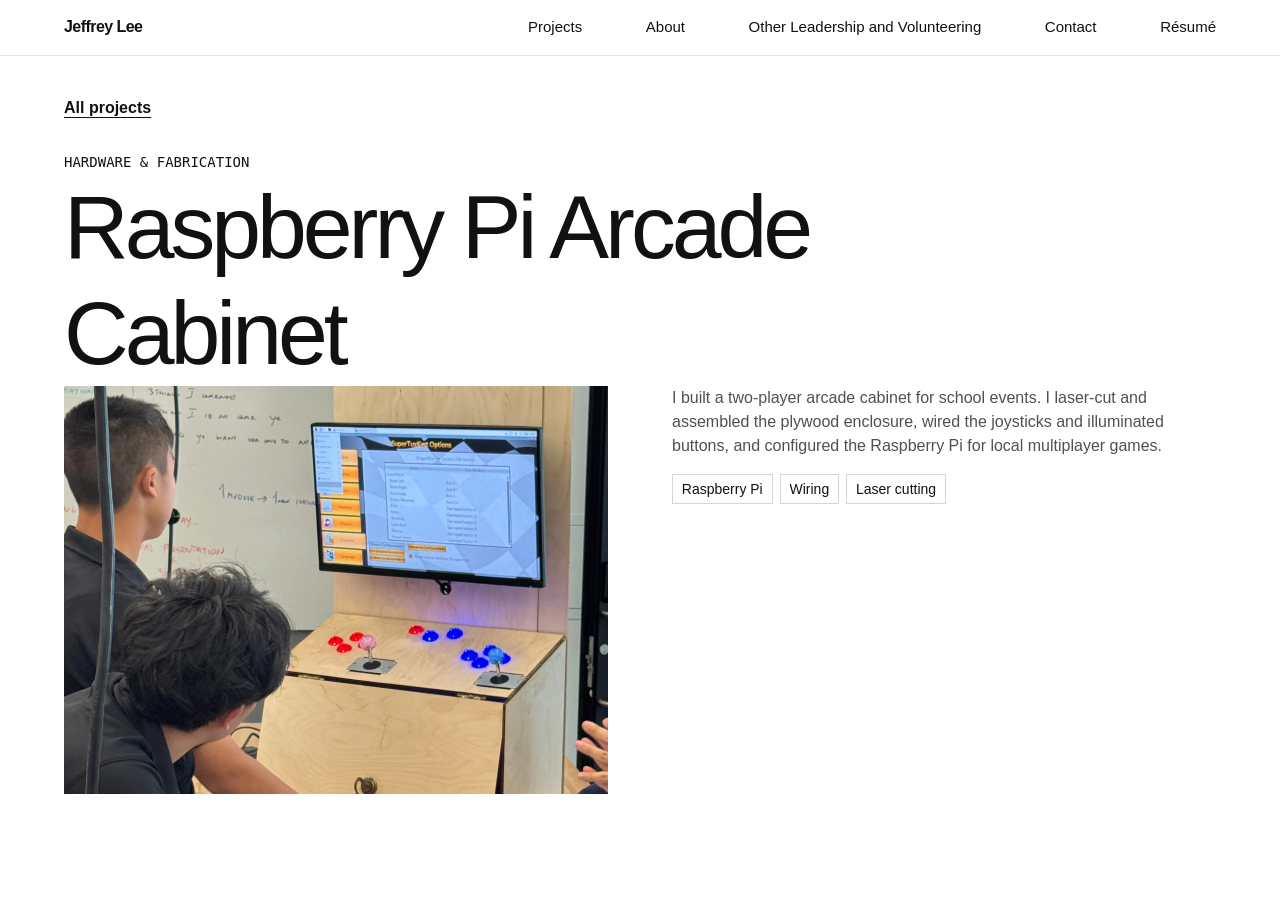
==== arcade.html @ dcd0cfc7 "Update headline, About Me, and leadership label" ====
<!doctype html>
<html lang="en">
<head>
  <meta charset="utf-8">
  <meta name="viewport" content="width=device-width, initial-scale=1">
  <meta name="theme-color" content="#ffffff">
  <meta name="description" content="Jeffrey Lee, Electrical Engineering co-op student at the University of Waterloo. Explore my projects in electronics, embedded systems, and fabrication.">
  <title>Raspberry Pi Arcade Cabinet | Jeffrey Lee</title>
  <link rel="stylesheet" href="styles.css?v=10">
</head>
<body><a class="skip" href="#main">Skip to content</a><header class="top"><nav class="wrap" aria-label="Main navigation">
<a class="brand" href="./">Jeffrey Lee</a>
<div class="nav-links">
  <a href="./#projects">Projects</a>
  <a href="./#about">About</a>
  <a href="./#leadership">Other Leadership and Volunteering</a>
  <a href="./#contact">Contact</a>
  <a href="./#resume">Résumé</a>
</div>
</nav></header>
    <main class="wrap detail" id="main">
    <a class="text-link" href="./#projects">All projects</a>
    <header><p class="eyebrow">Hardware &amp; fabrication</p><h1>Raspberry Pi Arcade Cabinet</h1></header>
    <div class="detail-grid"><div class="media"><div class="feature-image"><img src="assets/arcade.webp" alt="The assembled two-player arcade cabinet in use at school" width="1080" height="1440" loading="lazy"></div></div><div class="project-copy"><p>I built a two-player arcade cabinet for school events. I laser-cut and assembled the plywood enclosure, wired the joysticks and illuminated buttons, and configured the Raspberry Pi for local multiplayer games.</p>
          <ul class="tags" aria-label="Tools used"><li>Raspberry Pi</li><li>Wiring</li><li>Laser cutting</li></ul>
        </div></div>
    </main></body></html>
---- styles.css ----
:root {
  color-scheme: light;
  --paper: #fff;
  --ink: #111;
  --muted: #505050;
  --line: #e4e4e4;
  --accent: #111;
  --display: Arial, Helvetica, sans-serif;
  font: 100%/1.5 Arial, Helvetica, sans-serif;
  color: var(--ink);
  background: var(--paper);
}
* { box-sizing: border-box; }
body, h1, h2, h3, p, dl, dd { margin: 0; }
img { display: block; width: 100%; height: 100%; object-fit: cover; }
a { color: inherit; text-underline-offset: .22em; }
a:focus-visible { outline: 3px solid #235fa1; outline-offset: 4px; }
.wrap { width: min(90rem, calc(100% - 8rem)); margin-inline: auto; }
main:has(.intro) { border-inline: 1px solid var(--line); margin-inline: clamp(.75rem, 2.75vw, 2rem); }
main:has(.intro) .wrap { width: min(90rem, calc(100% - 3.875rem)); }
.skip { position: fixed; top: .75rem; left: .75rem; background: white; padding: .5rem 1rem; transform: translateY(-200%); z-index: 2; }
.skip:focus { transform: none; }
.top { border-bottom: 1px solid var(--line); }
nav, .nav-links, .actions, .footer-flex { display: flex; align-items: center; gap: .8rem 1.55rem; flex-wrap: wrap; }
nav { min-height: 3.4rem; justify-content: space-between; padding-block: .75rem; }
nav a { text-decoration: none; }
nav a:hover { text-decoration: underline; }
.brand { font-weight: 760; letter-spacing: -.035em; font-size: 1rem; }
.nav-links { flex: 1 1 32rem; justify-content: space-between; max-width: 43rem; gap: .3rem 1rem; font-size: .9375rem; }
.nav-links a { padding-block: .25rem; }
.intro { display: grid; grid-template-columns: minmax(0, 1fr) max-content; column-gap: clamp(1.5rem, 5vw, 4rem); align-items: center; padding-block: clamp(1.25rem, 3vw, 2.25rem) clamp(1.75rem, 4vw, 3rem); }
.intro h1 { font-size: clamp(2.25rem, 5vw, 4.6rem); max-width: 20ch; }
.intro .actions { display: grid; justify-self: end; gap: .55rem; margin: 0; }
.intro .actions a { text-align: center; font-size: .9375rem; }
.intro .actions .secondary { background: white; color: var(--ink); border: 1px solid var(--ink); }
.intro .actions .secondary:hover { background: #f1f1f1; }
.eyebrow { color: var(--accent); text-transform: uppercase; font: 500 .875rem/1.45 ui-monospace, monospace; letter-spacing: 0; }
h1, h2 { font-family: var(--display); font-weight: 730; letter-spacing: -.055em; line-height: 1.05; }
h1 { font-size: clamp(1.65rem, 2.4vw, 2.5rem); max-width: 43rem; margin-top: .2rem; font-weight: 500; line-height: 1.18; letter-spacing: -.045em; }
h2 { font-size: clamp(2.35rem, 5vw, 4rem); }
h3 { line-height: 1.17; letter-spacing: -.035em; }
.actions { margin-top: 1.4rem; }
.button { display: inline-block; padding: .6rem 1rem; background: var(--accent); color: white; text-decoration: none; font-weight: 650; }
.button:hover { background: #235fa1; }
.text-link { color: var(--accent); font-weight: 650; }
.projects { padding-bottom: clamp(3rem, 7vw, 6rem); }
.projects h2 { font: 500 .875rem/1.45 ui-monospace, monospace; margin-bottom: .8rem; text-align: center; text-transform: uppercase; letter-spacing: 0; }
.project-grid { display: grid; grid-template-columns: repeat(2, minmax(0, 1fr)); gap: 2.3rem .75rem; }
.card a { display: block; text-decoration: none; }
.card a:hover h3 { text-decoration: underline; }
.media { overflow: hidden; background: #d6e2ed; }
.card .media { aspect-ratio: 1.53; padding: 8% 11%; }
.card .media > * { box-shadow: 0 .7rem 1.6rem #0004; }
.card:nth-child(1) .media { background: linear-gradient(120deg,#e2c75d,#bed569); }
.card:nth-child(2) .media { background: linear-gradient(125deg,#86b6ce,#235683); }
.card:nth-child(3) .media { background: linear-gradient(125deg,#b6d7db,#41848b); }
.card:nth-child(4) .media { background: linear-gradient(125deg,#dfbd96,#ac735b); }
.card:nth-child(5) .media { background: linear-gradient(125deg,#d1d9bb,#758d69); }
.media > *, .media > .feature-image img { width: 100%; height: 100%; }
.feature-image img { object-position: 50% 32%; }
.photo-strip { display: grid; grid-template-columns: repeat(3,minmax(0,1fr)); grid-template-rows: minmax(0,1fr); gap: 4px; }
.photo-strip.submarine { grid-template-columns: .8fr 1.2fr; }
.submarine img:last-child { object-position: 25% center; }
.cover.fixit { object-position: center 35%; }
.card-copy { display: flex; text-align: center; flex-direction: column; padding-top: .8rem; }
.card-copy .eyebrow { order: 1; color: var(--muted); margin-top: .35rem; }
.card h3 { font-size: 1rem; text-transform: uppercase; font-weight: 650; letter-spacing: 0; margin-bottom: .25rem; }
.card-copy > p:last-child, .about p, .experience dd, .project-copy p { color: var(--muted); }
.about { background: #f5f5f5; padding-block: clamp(3rem, 6vw, 5rem); }
.detail-grid, .leadership-grid { display: grid; grid-template-columns: 1fr 1fr; gap: clamp(1.5rem, 5vw, 4.5rem); }
.about h2 { margin-bottom: 1rem; text-align: center; }
.about-layout { display: grid; grid-template-columns: minmax(0, 68ch) minmax(0, 18rem); justify-content: center; align-items: center; gap: clamp(1.5rem, 5vw, 4rem); }
.about-copy { max-width: 68ch; }
.about-portrait { justify-self: center; width: 100%; height: auto; max-width: 18rem; }
.about-copy p + p { margin-top: .75rem; }
.experience div { border-top: 1px solid #dedede; padding-block: .65rem; }
.experience dt { font-weight: 700; }
.tags { list-style: none; padding: 0; margin: 1rem 0 0; display: flex; flex-wrap: wrap; gap: .45rem; }
.tags li { font-size: .875rem; padding: .2rem .55rem; border: 1px solid #d5d5d5; }
.leadership { padding-block: clamp(3rem, 6vw, 5rem); }
.leadership h2 { margin-bottom: 1.75rem; text-align: center; }
.leadership h3 { margin-bottom: .65rem; }
.leadership .experience + h3 { margin-top: 1.65rem; }
.role-date { font-size: .875rem; margin-bottom: .2rem; }
.resume { padding-block: clamp(3rem, 6vw, 5rem); border-bottom: 1px solid var(--line); }
.resume-header { display: flex; flex-wrap: wrap; align-items: center; justify-content: center; text-align: center; flex-direction: column; gap: 1rem 2rem; padding-bottom: 1.4rem; border-bottom: 1px solid var(--line); }
.resume h2 { margin-bottom: .75rem; }
.resume-name { font-size: 1.2rem; font-weight: 700; }
.resume-contact { display: flex; justify-content: center; flex-wrap: wrap; gap: .35rem 1rem; list-style: none; padding: 0; margin: .5rem 0 0; overflow-wrap: anywhere; }
.resume h3 { margin-bottom: .7rem; }
.resume-actions { display: flex; justify-content: center; flex-wrap: wrap; align-items: center; gap: .65rem 1.2rem; }
.resume-body { max-width: 76ch; margin: 1.5rem auto 0; }
.resume-group + .resume-group { margin-top: 1.65rem; }
.resume .experience div { padding-block: .85rem; }
footer { padding-block: 2.5rem; background: #111; color: white; }
.footer-flex { justify-content: center; text-align: center; }
.footer-flex .actions { justify-content: center; }
footer h2 { margin-bottom: .6rem; }
footer .actions { margin-top: 0; }
footer .button { background: transparent; border: 1px solid #c4d8e9; }
footer .button:hover { background: #254867; }
.detail { padding-block: 2.5rem 5rem; }
.detail header { margin-top: 2rem; }
.detail h1 { font-size: clamp(3rem, 7vw, 6rem); max-width: 16ch; }
.detail .media { aspect-ratio: 4 / 3; }
.detail .project-copy p + p { margin-top: .85rem; }
.metrics { display: flex; gap: 1.3rem; margin-block: 1rem; }
.metrics dd { font-size: 1.5rem; font-weight: 700; }
@media (max-width: 43rem) {
  .wrap { width: calc(100% - 2rem); }
  main:has(.intro) .wrap { width: calc(100% - 1.5rem); }
  .nav-links { max-width: none; }
  .intro { grid-template-columns: minmax(0, 1fr); row-gap: 1rem; }
  .intro .actions { display: flex; justify-self: end; }
  .about-copy { margin-inline: auto; }
  .project-grid, .detail-grid, .leadership-grid, .about-layout { grid-template-columns: 1fr; }
}
@media (max-width: 28rem) {
  .nav-links { display: grid; grid-template-columns: repeat(2, minmax(0, 1fr)); }
  .nav-links a:last-child { grid-column: 2; }
}
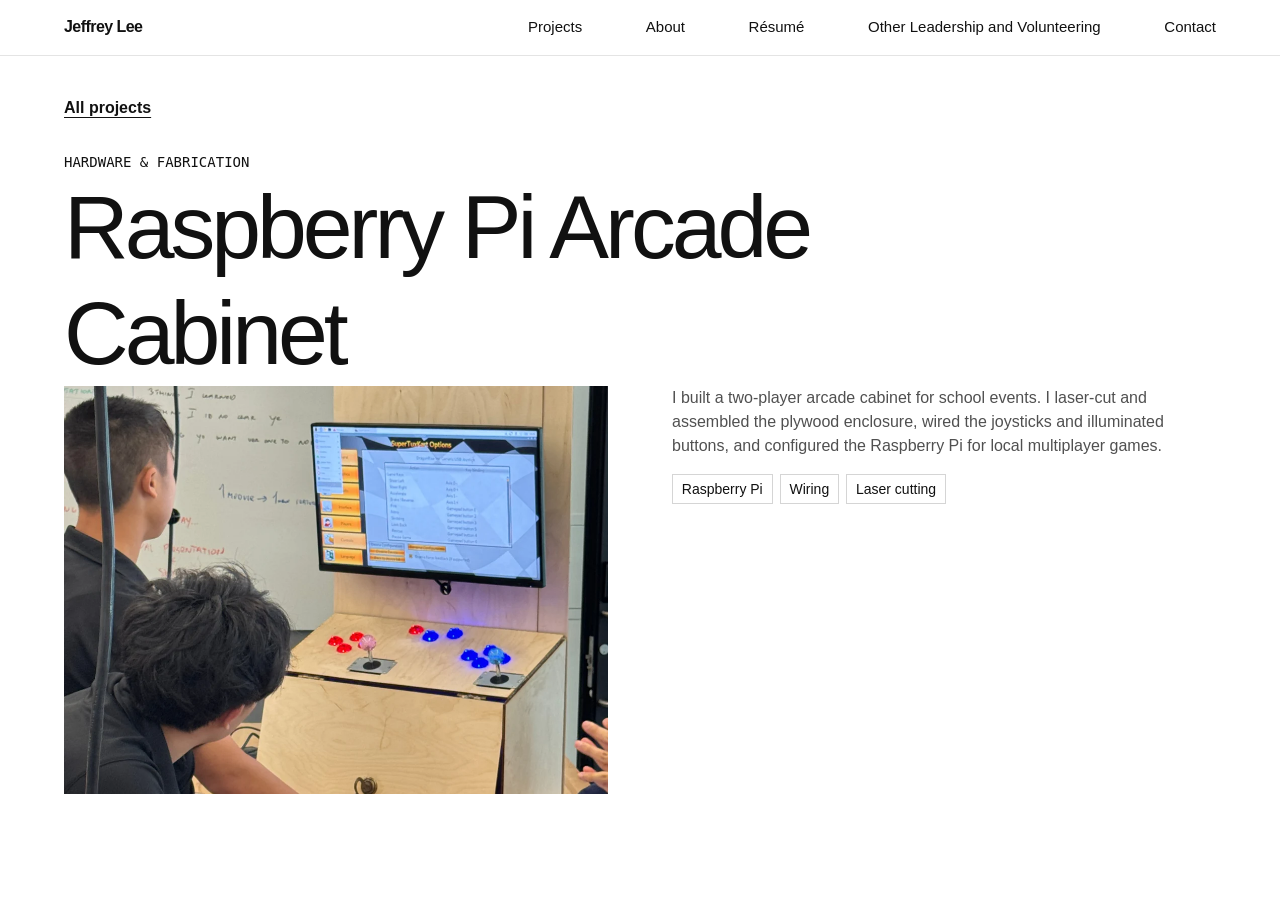
==== commit 7af81714: "Align résumé controls and reorder navigation" ====
--- a/arcade.html
+++ b/arcade.html
@@ -6,16 +6,16 @@
   <meta name="theme-color" content="#ffffff">
   <meta name="description" content="Jeffrey Lee, Electrical Engineering co-op student at the University of Waterloo. Explore my projects in electronics, embedded systems, and fabrication.">
   <title>Raspberry Pi Arcade Cabinet | Jeffrey Lee</title>
-  <link rel="stylesheet" href="styles.css?v=10">
+  <link rel="stylesheet" href="styles.css?v=12">
 </head>
 <body><a class="skip" href="#main">Skip to content</a><header class="top"><nav class="wrap" aria-label="Main navigation">
 <a class="brand" href="./">Jeffrey Lee</a>
 <div class="nav-links">
   <a href="./#projects">Projects</a>
   <a href="./#about">About</a>
+  <a href="./#resume">Résumé</a>
   <a href="./#leadership">Other Leadership and Volunteering</a>
   <a href="./#contact">Contact</a>
-  <a href="./#resume">Résumé</a>
 </div>
 </nav></header>
     <main class="wrap detail" id="main">
--- a/styles.css
+++ b/styles.css
@@ -28,10 +28,10 @@
 .brand { font-weight: 760; letter-spacing: -.035em; font-size: 1rem; }
 .nav-links { flex: 1 1 32rem; justify-content: space-between; max-width: 43rem; gap: .3rem 1rem; font-size: .9375rem; }
 .nav-links a { padding-block: .25rem; }
-.intro { display: grid; grid-template-columns: minmax(0, 1fr) max-content; column-gap: clamp(1.5rem, 5vw, 4rem); align-items: center; padding-block: clamp(1.25rem, 3vw, 2.25rem) clamp(1.75rem, 4vw, 3rem); }
+.intro { display: grid; grid-template-columns: minmax(0, max-content) minmax(max-content, 1fr); column-gap: clamp(1.5rem, 5vw, 4rem); align-items: center; padding-block: clamp(1.25rem, 3vw, 2.25rem) clamp(1.75rem, 4vw, 3rem); }
 .intro h1 { font-size: clamp(2.25rem, 5vw, 4.6rem); max-width: 20ch; }
-.intro .actions { display: grid; justify-self: end; gap: .55rem; margin: 0; }
-.intro .actions a { text-align: center; font-size: .9375rem; }
+.intro .actions { display: grid; justify-self: center; gap: .55rem; margin: 0; }
+.intro .actions a { min-height: 3rem; padding: .75rem clamp(1rem, 2vw, 1.75rem); text-align: center; font-size: clamp(1rem, 1.5vw, 1.2rem); }
 .intro .actions .secondary { background: white; color: var(--ink); border: 1px solid var(--ink); }
 .intro .actions .secondary:hover { background: #f1f1f1; }
 .eyebrow { color: var(--accent); text-transform: uppercase; font: 500 .875rem/1.45 ui-monospace, monospace; letter-spacing: 0; }
@@ -51,11 +51,11 @@
 .media { overflow: hidden; background: #d6e2ed; }
 .card .media { aspect-ratio: 1.53; padding: 8% 11%; }
 .card .media > * { box-shadow: 0 .7rem 1.6rem #0004; }
-.card:nth-child(1) .media { background: linear-gradient(120deg,#e2c75d,#bed569); }
-.card:nth-child(2) .media { background: linear-gradient(125deg,#86b6ce,#235683); }
-.card:nth-child(3) .media { background: linear-gradient(125deg,#b6d7db,#41848b); }
-.card:nth-child(4) .media { background: linear-gradient(125deg,#dfbd96,#ac735b); }
-.card:nth-child(5) .media { background: linear-gradient(125deg,#d1d9bb,#758d69); }
+.card > a[href="arcade.html"] .media { background: linear-gradient(120deg,#e2c75d,#bed569); }
+.card > a[href="food.html"] .media { background: linear-gradient(125deg,#86b6ce,#235683); }
+.card > a[href="submarine.html"] .media { background: linear-gradient(125deg,#b6d7db,#41848b); }
+.card > a[href="light-switch.html"] .media { background: linear-gradient(125deg,#dfbd96,#ac735b); }
+.card > a[href="fixit.html"] .media { background: linear-gradient(125deg,#d1d9bb,#758d69); }
 .media > *, .media > .feature-image img { width: 100%; height: 100%; }
 .feature-image img { object-position: 50% 32%; }
 .photo-strip { display: grid; grid-template-columns: repeat(3,minmax(0,1fr)); grid-template-rows: minmax(0,1fr); gap: 4px; }
@@ -88,13 +88,13 @@
 .resume-name { font-size: 1.2rem; font-weight: 700; }
 .resume-contact { display: flex; justify-content: center; flex-wrap: wrap; gap: .35rem 1rem; list-style: none; padding: 0; margin: .5rem 0 0; overflow-wrap: anywhere; }
 .resume h3 { margin-bottom: .7rem; }
-.resume-actions { display: flex; justify-content: center; flex-wrap: wrap; align-items: center; gap: .65rem 1.2rem; }
+.resume-actions { display: flex; align-self: stretch; justify-content: flex-end; flex-wrap: wrap; align-items: center; gap: .65rem 1.2rem; }
 .resume-body { max-width: 76ch; margin: 1.5rem auto 0; }
 .resume-group + .resume-group { margin-top: 1.65rem; }
 .resume .experience div { padding-block: .85rem; }
 footer { padding-block: 2.5rem; background: #111; color: white; }
-.footer-flex { justify-content: center; text-align: center; }
-.footer-flex .actions { justify-content: center; }
+.footer-flex { justify-content: space-between; }
+.footer-flex .actions { justify-content: flex-end; margin-left: auto; }
 footer h2 { margin-bottom: .6rem; }
 footer .actions { margin-top: 0; }
 footer .button { background: transparent; border: 1px solid #c4d8e9; }
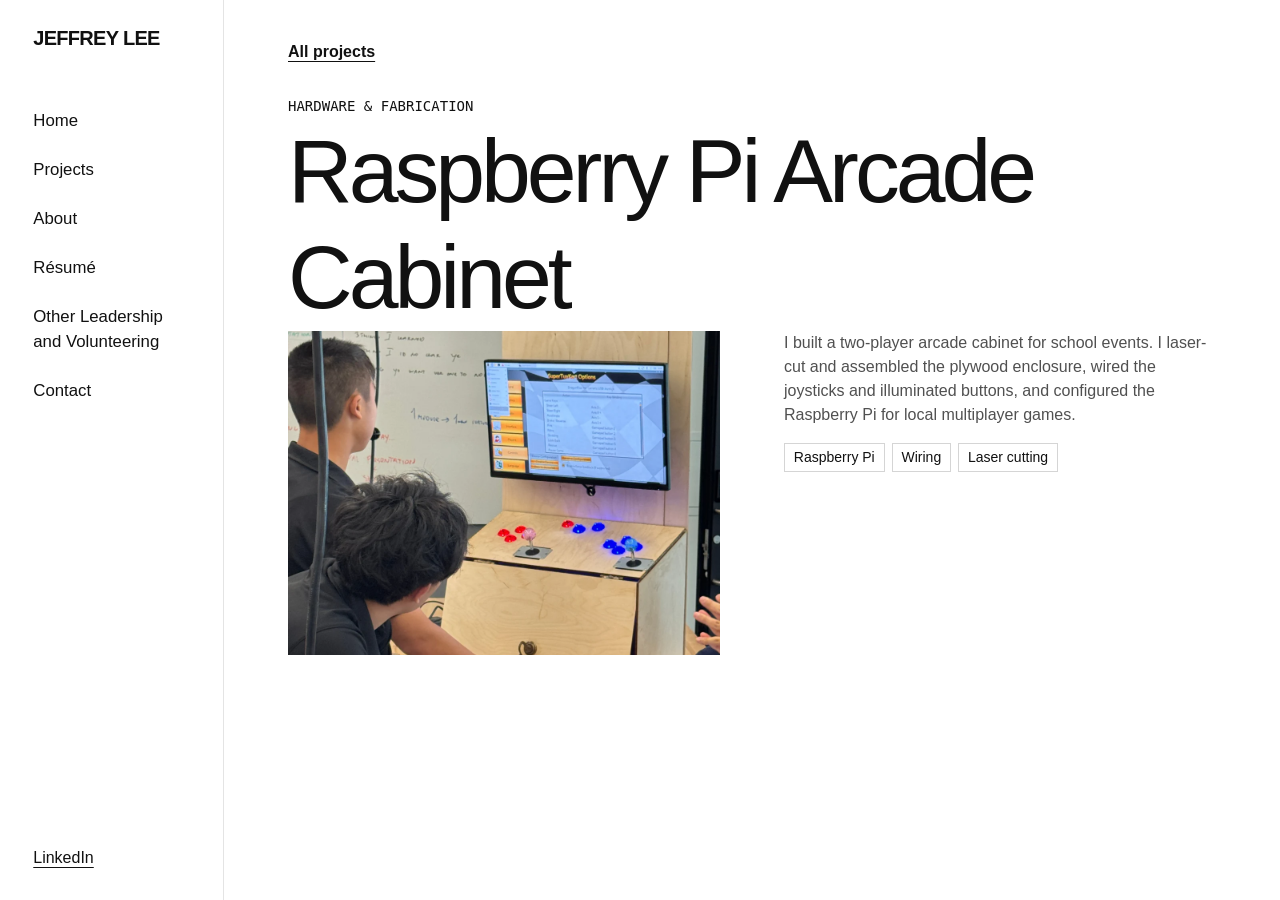
==== commit ee4450bc: "Move desktop navigation to a fixed left sidebar" ====
--- a/arcade.html
+++ b/arcade.html
@@ -6,17 +6,19 @@
   <meta name="theme-color" content="#ffffff">
   <meta name="description" content="Jeffrey Lee, Electrical Engineering co-op student at the University of Waterloo. Explore my projects in electronics, embedded systems, and fabrication.">
   <title>Raspberry Pi Arcade Cabinet | Jeffrey Lee</title>
-  <link rel="stylesheet" href="styles.css?v=12">
+  <link rel="stylesheet" href="styles.css?v=13">
 </head>
 <body><a class="skip" href="#main">Skip to content</a><header class="top"><nav class="wrap" aria-label="Main navigation">
 <a class="brand" href="./">Jeffrey Lee</a>
 <div class="nav-links">
+  <a class="home-link" href="./">Home</a>
   <a href="./#projects">Projects</a>
   <a href="./#about">About</a>
   <a href="./#resume">Résumé</a>
   <a href="./#leadership">Other Leadership and Volunteering</a>
   <a href="./#contact">Contact</a>
 </div>
+<a class="sidebar-social" href="https://www.linkedin.com/in/jeffrey-lee-b15497322/">LinkedIn</a>
 </nav></header>
     <main class="wrap detail" id="main">
     <a class="text-link" href="./#projects">All projects</a>
--- a/styles.css
+++ b/styles.css
@@ -28,6 +28,7 @@
 .brand { font-weight: 760; letter-spacing: -.035em; font-size: 1rem; }
 .nav-links { flex: 1 1 32rem; justify-content: space-between; max-width: 43rem; gap: .3rem 1rem; font-size: .9375rem; }
 .nav-links a { padding-block: .25rem; }
+.home-link, .sidebar-social { display: none; }
 .intro { display: grid; grid-template-columns: minmax(0, max-content) minmax(max-content, 1fr); column-gap: clamp(1.5rem, 5vw, 4rem); align-items: center; padding-block: clamp(1.25rem, 3vw, 2.25rem) clamp(1.75rem, 4vw, 3rem); }
 .intro h1 { font-size: clamp(2.25rem, 5vw, 4.6rem); max-width: 20ch; }
 .intro .actions { display: grid; justify-self: center; gap: .55rem; margin: 0; }
@@ -119,3 +120,53 @@
   .nav-links { display: grid; grid-template-columns: repeat(2, minmax(0, 1fr)); }
   .nav-links a:last-child { grid-column: 2; }
 }
+
+
+@media (min-width: 64rem) {
+  body {
+    --sidebar-width: clamp(14rem, 15.75vw, 18.75rem);
+    padding-left: var(--sidebar-width);
+  }
+  .top {
+    position: fixed;
+    inset: 0 auto 0 0;
+    z-index: 1;
+    width: var(--sidebar-width);
+    overflow-y: auto;
+    background: var(--paper);
+    border: 0;
+    border-right: 1px solid var(--line);
+  }
+  .top nav.wrap {
+    width: 100%;
+    min-height: 100%;
+    padding: 1.45rem clamp(1.5rem, 2.6vw, 3.15rem);
+    flex-direction: column;
+    align-items: stretch;
+    justify-content: flex-start;
+    flex-wrap: nowrap;
+    gap: 0;
+  }
+  .top .brand {
+    font-size: 1.25rem;
+    text-transform: uppercase;
+  }
+  .nav-links {
+    flex: 0 0 auto;
+    flex-direction: column;
+    align-items: stretch;
+    gap: .65rem;
+    font-size: 1.05rem;
+    margin-block: 3rem 1.5rem;
+  }
+  .nav-links a { padding-block: .42rem; }
+  .home-link { display: block; }
+  .sidebar-social {
+    display: block;
+    align-self: flex-start;
+    margin-top: auto;
+    padding-block: .45rem;
+    text-decoration: underline;
+  }
+  main:has(.intro) { border-left: 0; margin-left: 0; }
+}
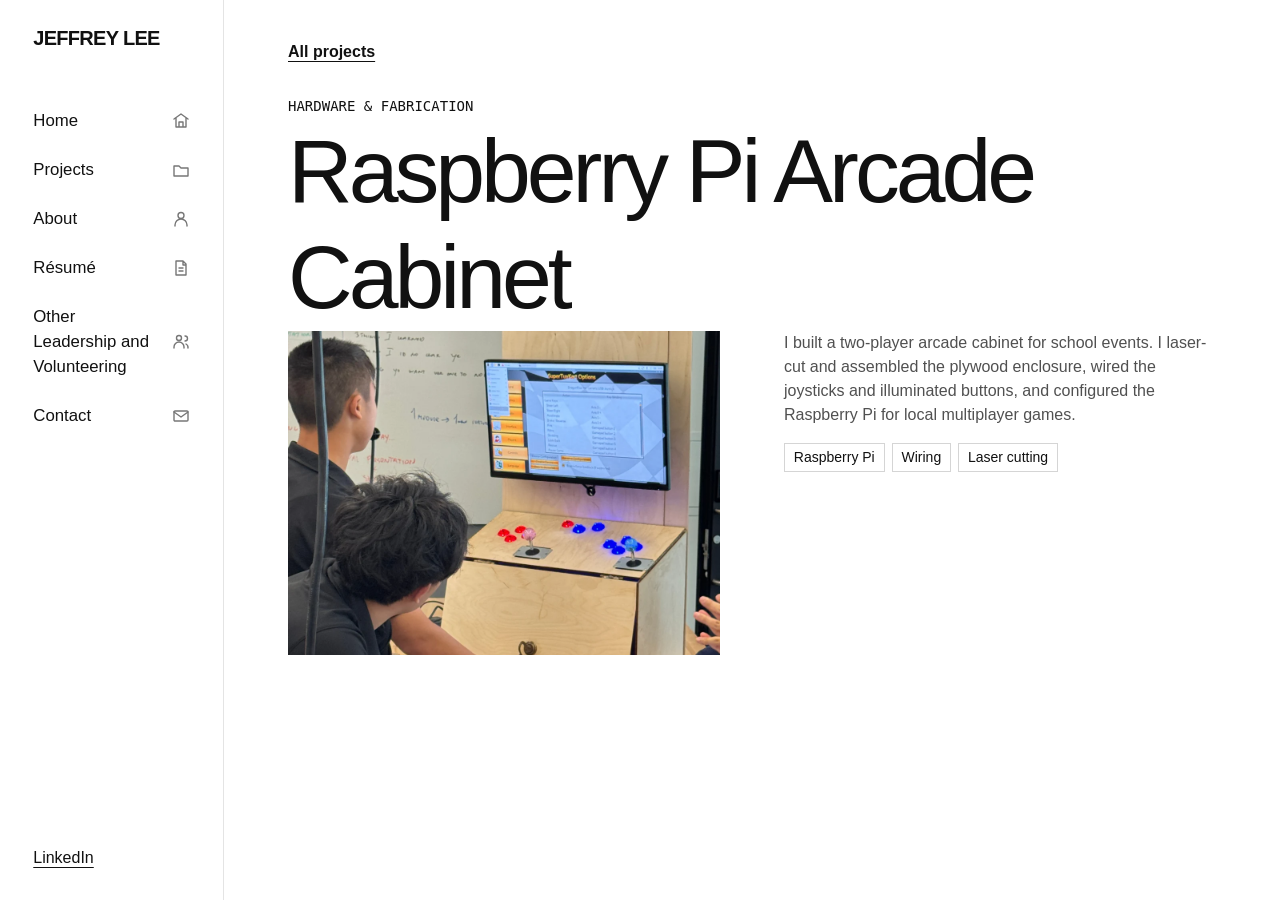
==== commit 3bb6d1d7: "Add outline icons to sidebar navigation" ====
--- a/arcade.html
+++ b/arcade.html
@@ -6,17 +6,17 @@
   <meta name="theme-color" content="#ffffff">
   <meta name="description" content="Jeffrey Lee, Electrical Engineering co-op student at the University of Waterloo. Explore my projects in electronics, embedded systems, and fabrication.">
   <title>Raspberry Pi Arcade Cabinet | Jeffrey Lee</title>
-  <link rel="stylesheet" href="styles.css?v=13">
+  <link rel="stylesheet" href="styles.css?v=14">
 </head>
 <body><a class="skip" href="#main">Skip to content</a><header class="top"><nav class="wrap" aria-label="Main navigation">
 <a class="brand" href="./">Jeffrey Lee</a>
 <div class="nav-links">
-  <a class="home-link" href="./">Home</a>
-  <a href="./#projects">Projects</a>
-  <a href="./#about">About</a>
-  <a href="./#resume">Résumé</a>
-  <a href="./#leadership">Other Leadership and Volunteering</a>
-  <a href="./#contact">Contact</a>
+  <a class="home-link" href="./"><span>Home</span><svg class="nav-icon" aria-hidden="true" focusable="false" viewBox="0 0 18 18" fill="none" stroke="currentColor" stroke-width="1.4" stroke-linecap="round" stroke-linejoin="round"><path d="m2 7 7-5 7 5M4 6v9h10V6M7 15v-5h4v5"/></svg></a>
+  <a href="./#projects"><span>Projects</span><svg class="nav-icon" aria-hidden="true" focusable="false" viewBox="0 0 18 18" fill="none" stroke="currentColor" stroke-width="1.4" stroke-linecap="round" stroke-linejoin="round"><path d="M2 5h5l2 2h7v8H2z"/></svg></a>
+  <a href="./#about"><span>About</span><svg class="nav-icon" aria-hidden="true" focusable="false" viewBox="0 0 18 18" fill="none" stroke="currentColor" stroke-width="1.4" stroke-linecap="round" stroke-linejoin="round"><circle cx="9" cy="5.5" r="3"/><path d="M3 16v-1a6 6 0 0 1 12 0v1"/></svg></a>
+  <a href="./#resume"><span>Résumé</span><svg class="nav-icon" aria-hidden="true" focusable="false" viewBox="0 0 18 18" fill="none" stroke="currentColor" stroke-width="1.4" stroke-linecap="round" stroke-linejoin="round"><path d="M4 2h7l3 3v11H4zM11 2v4h3M7 9h4m-4 3h4"/></svg></a>
+  <a href="./#leadership"><span>Other Leadership and Volunteering</span><svg class="nav-icon" aria-hidden="true" focusable="false" viewBox="0 0 18 18" fill="none" stroke="currentColor" stroke-width="1.4" stroke-linecap="round" stroke-linejoin="round"><circle cx="7" cy="5" r="2.5"/><path d="M2 15v-1a5 5 0 0 1 10 0v1m1-12a2.5 2.5 0 0 1 0 5m1 3a4 4 0 0 1 2 4"/></svg></a>
+  <a href="./#contact"><span>Contact</span><svg class="nav-icon" aria-hidden="true" focusable="false" viewBox="0 0 18 18" fill="none" stroke="currentColor" stroke-width="1.4" stroke-linecap="round" stroke-linejoin="round"><rect x="2" y="4" width="14" height="10" rx="1"/><path d="m2 5 7 5 7-5"/></svg></a>
 </div>
 <a class="sidebar-social" href="https://www.linkedin.com/in/jeffrey-lee-b15497322/">LinkedIn</a>
 </nav></header>
--- a/styles.css
+++ b/styles.css
@@ -28,7 +28,7 @@
 .brand { font-weight: 760; letter-spacing: -.035em; font-size: 1rem; }
 .nav-links { flex: 1 1 32rem; justify-content: space-between; max-width: 43rem; gap: .3rem 1rem; font-size: .9375rem; }
 .nav-links a { padding-block: .25rem; }
-.home-link, .sidebar-social { display: none; }
+.home-link, .sidebar-social, .nav-icon { display: none; }
 .intro { display: grid; grid-template-columns: minmax(0, max-content) minmax(max-content, 1fr); column-gap: clamp(1.5rem, 5vw, 4rem); align-items: center; padding-block: clamp(1.25rem, 3vw, 2.25rem) clamp(1.75rem, 4vw, 3rem); }
 .intro h1 { font-size: clamp(2.25rem, 5vw, 4.6rem); max-width: 20ch; }
 .intro .actions { display: grid; justify-self: center; gap: .55rem; margin: 0; }
@@ -159,8 +159,20 @@
     font-size: 1.05rem;
     margin-block: 3rem 1.5rem;
   }
-  .nav-links a { padding-block: .42rem; }
-  .home-link { display: block; }
+  .nav-links a {
+    display: flex;
+    align-items: center;
+    justify-content: space-between;
+    gap: .6rem;
+    padding-block: .42rem;
+  }
+  .nav-icon {
+    display: block;
+    flex: 0 0 auto;
+    width: 1.125rem;
+    height: 1.125rem;
+    color: #777;
+  }
   .sidebar-social {
     display: block;
     align-self: flex-start;
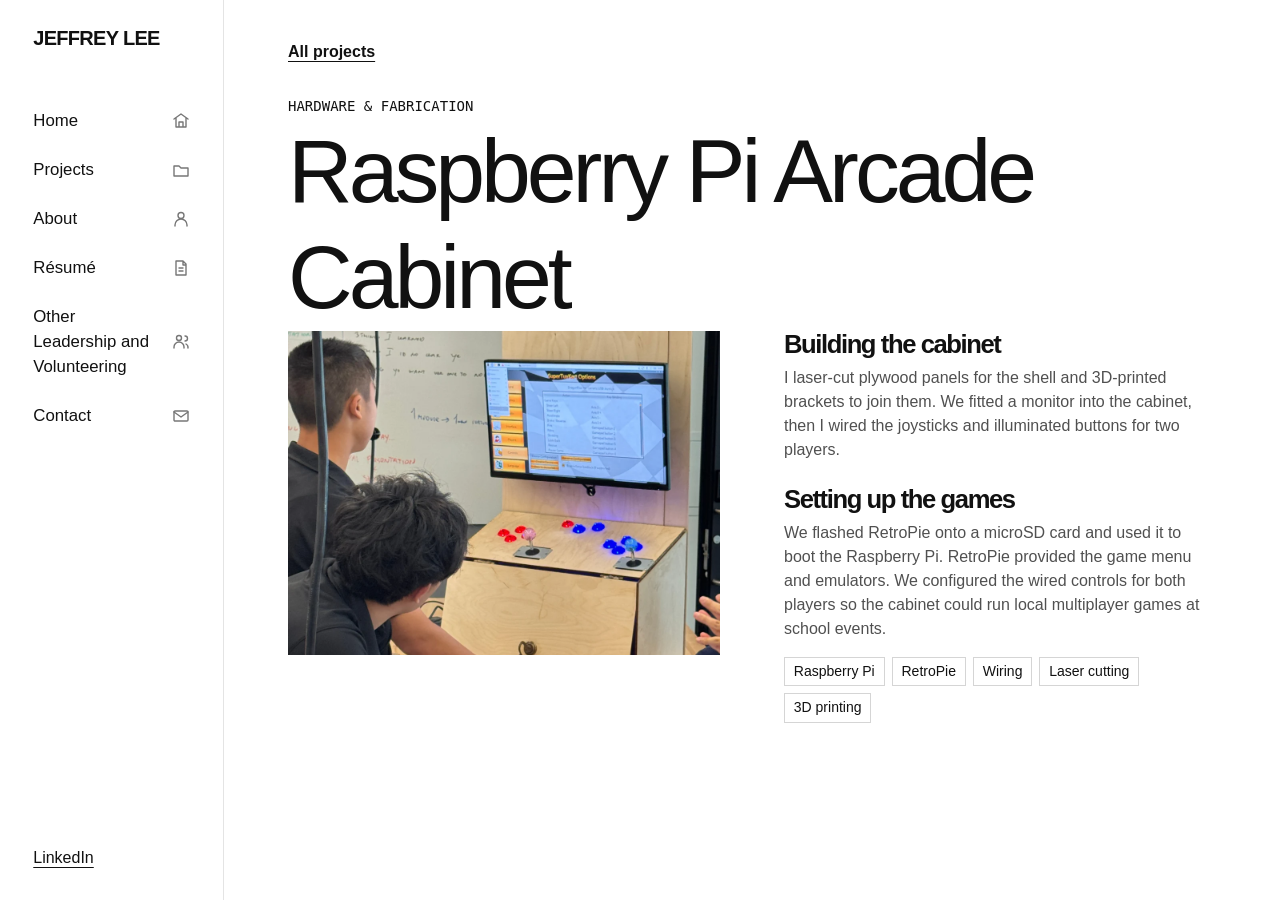
==== commit 464daae8: "Expand five portfolio project case studies" ====
--- a/arcade.html
+++ b/arcade.html
@@ -6,7 +6,7 @@
   <meta name="theme-color" content="#ffffff">
   <meta name="description" content="Jeffrey Lee, Electrical Engineering co-op student at the University of Waterloo. Explore my projects in electronics, embedded systems, and fabrication.">
   <title>Raspberry Pi Arcade Cabinet | Jeffrey Lee</title>
-  <link rel="stylesheet" href="styles.css?v=14">
+  <link rel="stylesheet" href="styles.css?v=29">
 </head>
 <body><a class="skip" href="#main">Skip to content</a><header class="top"><nav class="wrap" aria-label="Main navigation">
 <a class="brand" href="./">Jeffrey Lee</a>
@@ -23,7 +23,11 @@
     <main class="wrap detail" id="main">
     <a class="text-link" href="./#projects">All projects</a>
     <header><p class="eyebrow">Hardware &amp; fabrication</p><h1>Raspberry Pi Arcade Cabinet</h1></header>
-    <div class="detail-grid"><div class="media"><div class="feature-image"><img src="assets/arcade.webp" alt="The assembled two-player arcade cabinet in use at school" width="1080" height="1440" loading="lazy"></div></div><div class="project-copy"><p>I built a two-player arcade cabinet for school events. I laser-cut and assembled the plywood enclosure, wired the joysticks and illuminated buttons, and configured the Raspberry Pi for local multiplayer games.</p>
-          <ul class="tags" aria-label="Tools used"><li>Raspberry Pi</li><li>Wiring</li><li>Laser cutting</li></ul>
+    <div class="detail-grid"><div class="media"><div class="feature-image"><img src="assets/arcade.webp" alt="The assembled two-player arcade cabinet in use at school" width="1080" height="1440" loading="lazy"></div></div><div class="project-copy">
+          <h2>Building the cabinet</h2>
+          <p>I laser-cut plywood panels for the shell and 3D-printed brackets to join them. We fitted a monitor into the cabinet, then I wired the joysticks and illuminated buttons for two players.</p>
+          <h2>Setting up the games</h2>
+          <p>We flashed RetroPie onto a microSD card and used it to boot the Raspberry Pi. RetroPie provided the game menu and emulators. We configured the wired controls for both players so the cabinet could run local multiplayer games at school events.</p>
+          <ul class="tags" aria-label="Tools used"><li>Raspberry Pi</li><li>RetroPie</li><li>Wiring</li><li>Laser cutting</li><li>3D printing</li></ul>
         </div></div>
-    </main></body></html>+    </main></body></html>
--- a/styles.css
+++ b/styles.css
@@ -30,7 +30,8 @@
 .nav-links a { padding-block: .25rem; }
 .home-link, .sidebar-social, .nav-icon { display: none; }
 .intro { display: grid; grid-template-columns: minmax(0, max-content) minmax(max-content, 1fr); column-gap: clamp(1.5rem, 5vw, 4rem); align-items: center; padding-block: clamp(1.25rem, 3vw, 2.25rem) clamp(1.75rem, 4vw, 3rem); }
-.intro h1 { font-size: clamp(2.25rem, 5vw, 4.6rem); max-width: 20ch; }
+.intro h1 { font-size: clamp(1.75rem, 3.4vw, 3.25rem); max-width: 26ch; }
+.intro-tagline { font-family: Georgia, "Times New Roman", serif; font-style: italic; letter-spacing: -.025em; }
 .intro .actions { display: grid; justify-self: center; gap: .55rem; margin: 0; }
 .intro .actions a { min-height: 3rem; padding: .75rem clamp(1rem, 2vw, 1.75rem); text-align: center; font-size: clamp(1rem, 1.5vw, 1.2rem); }
 .intro .actions .secondary { background: white; color: var(--ink); border: 1px solid var(--ink); }
@@ -46,6 +47,10 @@
 .text-link { color: var(--accent); font-weight: 650; }
 .projects { padding-bottom: clamp(3rem, 7vw, 6rem); }
 .projects h2 { font: 500 .875rem/1.45 ui-monospace, monospace; margin-bottom: .8rem; text-align: center; text-transform: uppercase; letter-spacing: 0; }
+.projects-demos { margin-bottom: 1.25rem; text-align: center; }
+.projects-demos .button { background: #b51d24; padding: .75rem 1.25rem; }
+.projects-demos .button:hover { background: #91171d; }
+.projects-note { display: grid; place-items: center; align-self: start; aspect-ratio: 1.53; padding: 1rem; border: 1px dashed var(--line); text-align: center; font-size: clamp(1.5rem, 3vw, 2.5rem); font-weight: 700; color: var(--muted); }
 .project-grid { display: grid; grid-template-columns: repeat(2, minmax(0, 1fr)); gap: 2.3rem .75rem; }
 .card a { display: block; text-decoration: none; }
 .card a:hover h3 { text-decoration: underline; }
@@ -80,6 +85,7 @@
 .tags li { font-size: .875rem; padding: .2rem .55rem; border: 1px solid #d5d5d5; }
 .leadership { padding-block: clamp(3rem, 6vw, 5rem); }
 .leadership h2 { margin-bottom: 1.75rem; text-align: center; }
+.leadership-media { margin-top: 1.65rem; }
 .leadership h3 { margin-bottom: .65rem; }
 .leadership .experience + h3 { margin-top: 1.65rem; }
 .role-date { font-size: .875rem; margin-bottom: .2rem; }
@@ -103,7 +109,10 @@
 .detail { padding-block: 2.5rem 5rem; }
 .detail header { margin-top: 2rem; }
 .detail h1 { font-size: clamp(3rem, 7vw, 6rem); max-width: 16ch; }
+.detail-grid { align-items: start; }
 .detail .media { aspect-ratio: 4 / 3; }
+.detail .project-copy h2 { font-size: clamp(1.35rem, 2vw, 1.75rem); margin-bottom: .5rem; }
+.detail .project-copy p + h2 { margin-top: 1.5rem; }
 .detail .project-copy p + p { margin-top: .85rem; }
 .metrics { display: flex; gap: 1.3rem; margin-block: 1rem; }
 .metrics dd { font-size: 1.5rem; font-weight: 700; }
@@ -182,3 +191,28 @@
   }
   main:has(.intro) { border-left: 0; margin-left: 0; }
 }
+
+.card > a[href="bionic-butterfly.html"] .media { padding: 0; background: #f5f5f5; }
+.card > a[href="bionic-butterfly.html"] img { object-fit: contain; box-shadow: none; }
+.card > a[href="fall-detector.html"] .media { background: #e0ece6; }
+.butterfly-build, .project-build { max-width: 72rem; }
+.build-intro { max-width: 58ch; margin-block: 1.25rem 2.5rem; font-size: 1.125rem; }
+.build-stage {
+  display: grid;
+  grid-template-columns: minmax(11rem, 1fr) minmax(0, 2fr);
+  gap: 1rem clamp(1rem, 4vw, 4rem);
+  border-top: 1px solid var(--line);
+  padding-block: clamp(1.5rem, 3vw, 2.5rem);
+}
+.build-stage h2 { font-size: clamp(1.5rem, 2.5vw, 2.25rem); line-height: 1.12; }
+.build-stage p { max-width: 63ch; color: var(--muted); }
+.build-stage p + p { margin-top: .85rem; }
+.build-stage figure { margin: 1.25rem 0 0; }
+.build-stage .build-photo { max-width: 27rem; }
+.build-stage img, .build-stage video { display: block; width: 100%; height: auto; }
+.build-stage .wing-test { max-width: 18rem; }
+.youtube-demo { display: block; width: 100%; aspect-ratio: 16 / 9; border: 0; }
+.build-stage figcaption { margin-top: .6rem; color: var(--muted); font-size: .9375rem; }
+@media (max-width: 43rem) {
+  .build-stage { grid-template-columns: minmax(0, 1fr); }
+}
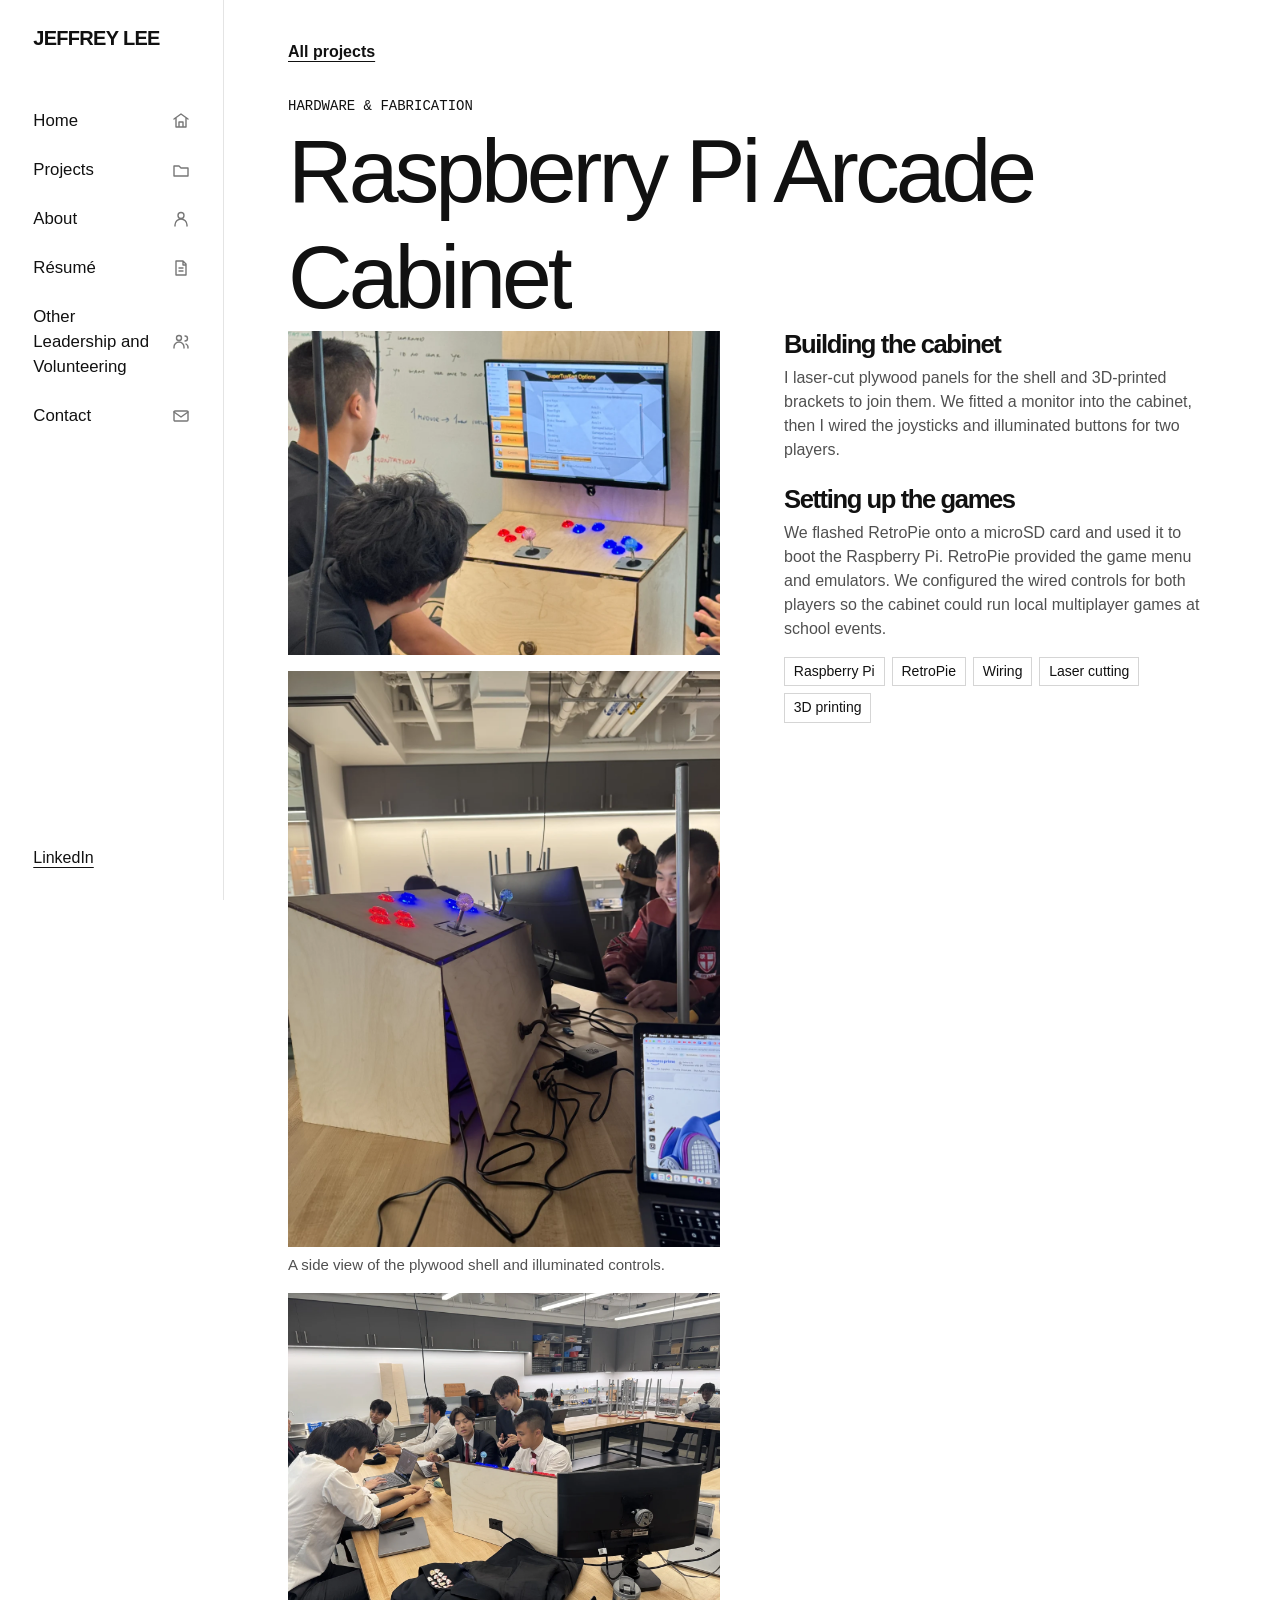
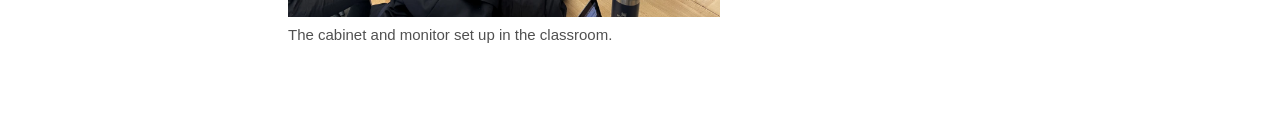
==== commit a3ec80ad: "Add allergen detector and arcade build photos" ====
--- a/arcade.html
+++ b/arcade.html
@@ -6,7 +6,7 @@
   <meta name="theme-color" content="#ffffff">
   <meta name="description" content="Jeffrey Lee, Electrical Engineering co-op student at the University of Waterloo. Explore my projects in electronics, embedded systems, and fabrication.">
   <title>Raspberry Pi Arcade Cabinet | Jeffrey Lee</title>
-  <link rel="stylesheet" href="styles.css?v=29">
+  <link rel="stylesheet" href="styles.css?v=30">
 </head>
 <body><a class="skip" href="#main">Skip to content</a><header class="top"><nav class="wrap" aria-label="Main navigation">
 <a class="brand" href="./">Jeffrey Lee</a>
@@ -23,7 +23,19 @@
     <main class="wrap detail" id="main">
     <a class="text-link" href="./#projects">All projects</a>
     <header><p class="eyebrow">Hardware &amp; fabrication</p><h1>Raspberry Pi Arcade Cabinet</h1></header>
-    <div class="detail-grid"><div class="media"><div class="feature-image"><img src="assets/arcade.webp" alt="The assembled two-player arcade cabinet in use at school" width="1080" height="1440" loading="lazy"></div></div><div class="project-copy">
+    <div class="detail-grid">
+      <div class="project-photos">
+        <div class="media"><div class="feature-image"><img src="assets/arcade.webp" alt="The assembled two-player arcade cabinet in use at school" width="1080" height="1440" loading="lazy"></div></div>
+        <figure>
+          <img src="assets/arcade-controls.webp" alt="Side view of the plywood arcade cabinet with illuminated buttons and a monitor beside it" width="1080" height="1440" loading="lazy">
+          <figcaption>A side view of the plywood shell and illuminated controls.</figcaption>
+        </figure>
+        <figure>
+          <img src="assets/arcade-classroom.webp" alt="Arcade cabinet and monitor set up on a classroom table with students nearby" width="1440" height="1080" loading="lazy">
+          <figcaption>The cabinet and monitor set up in the classroom.</figcaption>
+        </figure>
+      </div>
+      <div class="project-copy">
           <h2>Building the cabinet</h2>
           <p>I laser-cut plywood panels for the shell and 3D-printed brackets to join them. We fitted a monitor into the cabinet, then I wired the joysticks and illuminated buttons for two players.</p>
           <h2>Setting up the games</h2>
--- a/styles.css
+++ b/styles.css
@@ -111,6 +111,9 @@
 .detail h1 { font-size: clamp(3rem, 7vw, 6rem); max-width: 16ch; }
 .detail-grid { align-items: start; }
 .detail .media { aspect-ratio: 4 / 3; }
+.project-photos figure { margin: 1rem 0 0; }
+.project-photos figure img { height: auto; }
+.project-photos figcaption { margin-top: .45rem; color: var(--muted); font-size: .9375rem; }
 .detail .project-copy h2 { font-size: clamp(1.35rem, 2vw, 1.75rem); margin-bottom: .5rem; }
 .detail .project-copy p + h2 { margin-top: 1.5rem; }
 .detail .project-copy p + p { margin-top: .85rem; }
